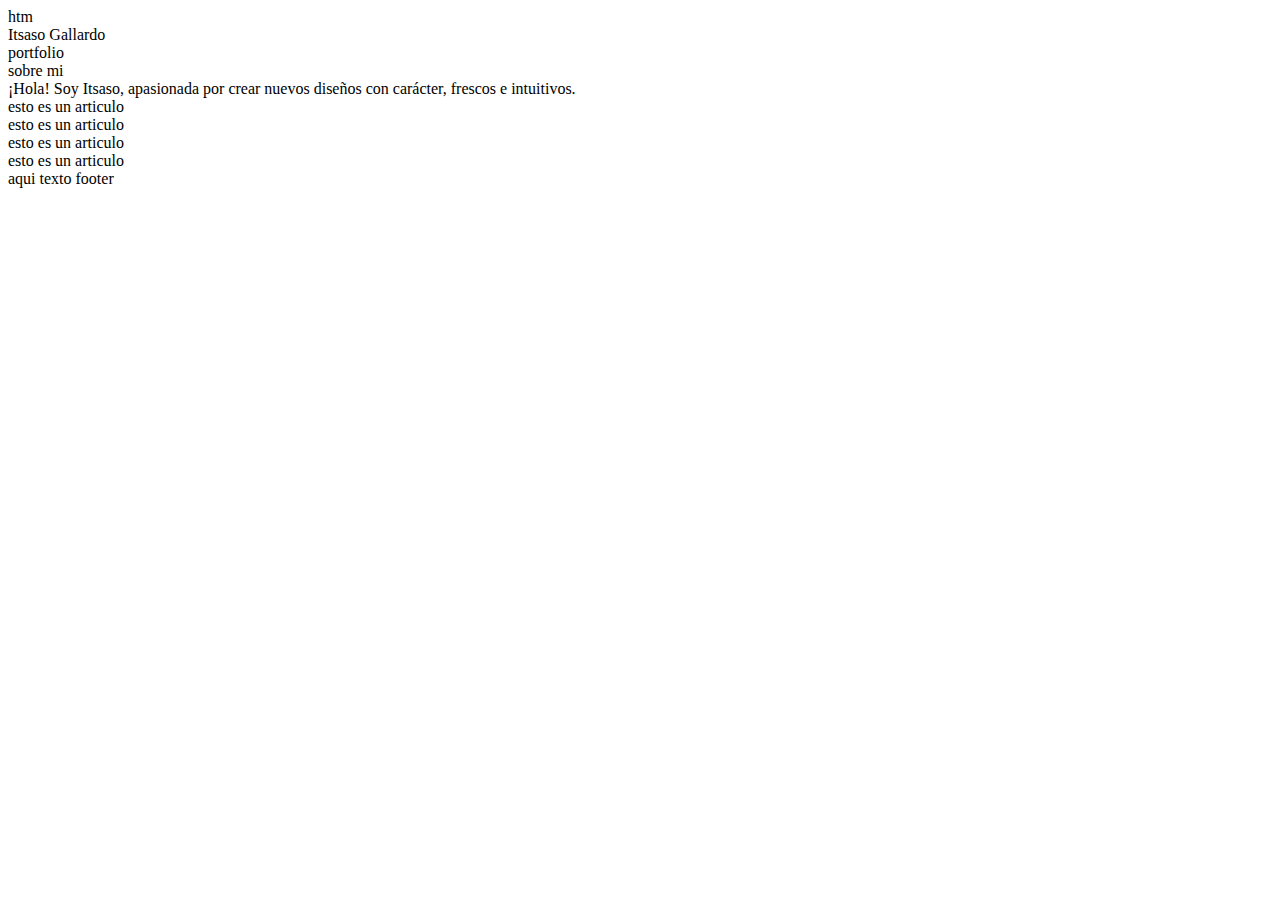
==== index.html @ b401e6f8 "index_2" ====
<!DOCTYPE html>
<html lang="en">
htm
<head>
	<meta charset="UTF-8">
	<meta name="viewport" content="width=device-width, initial-scale=1.0">
	<meta http-equiv="X-UA-Compatible" content="ie=edge">
	<title>Document</title>
	<link rel="stylesheet" href="css/reset.css" />
	<link rel="stylesheet" href="css/bootstrap.css" />
  	<link rel="stylesheet" href="css/styles.css" />
</head>

<body>
	<header>
		<div>
			<div>
				Itsaso Gallardo
			</div>
			<div>
				<li>
					portfolio
				</li>
				<li>	
					sobre mi
				</li>
			</div>
		</div>
		<div>
			<span>	
				¡Hola! Soy Itsaso, apasionada por crear nuevos diseños con carácter, frescos e intuitivos.
			</span>
		</div>

	</header>

	<main>
			<article>
					esto es un articulo
			</article>
			<article>
					esto es un articulo
			</article>
			<article>
					esto es un articulo
			</article>
			<article>
					esto es un articulo
			</article>
	</main>

	<footer>
		<div>
			aqui texto footer
		</div>
	</footer>
</body>

</html>
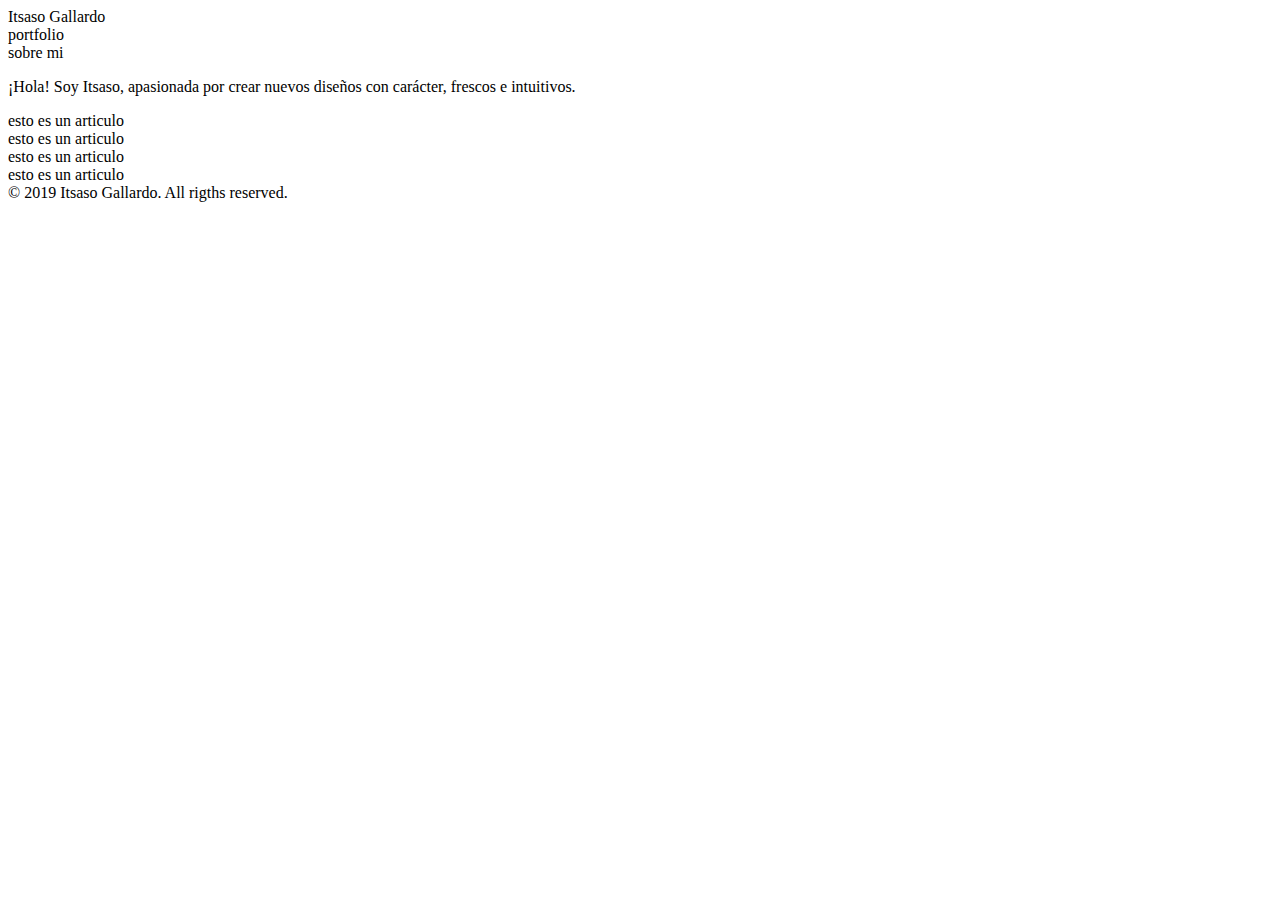
==== commit 47187971: "wip" ====
--- a/index.html
+++ b/index.html
@@ -1,14 +1,10 @@
 <!DOCTYPE html>
 <html lang="en">
-htm
 <head>
 	<meta charset="UTF-8">
 	<meta name="viewport" content="width=device-width, initial-scale=1.0">
 	<meta http-equiv="X-UA-Compatible" content="ie=edge">
-	<title>Document</title>
-	<link rel="stylesheet" href="css/reset.css" />
-	<link rel="stylesheet" href="css/bootstrap.css" />
-  	<link rel="stylesheet" href="css/styles.css" />
+	<title>Itsaso Gallardo</title>
 </head>
 
 <body>
@@ -26,15 +22,15 @@
 				</li>
 			</div>
 		</div>
-		<div>
-			<span>	
+		<div class="text-presentation"> 
+			<p>	
 				¡Hola! Soy Itsaso, apasionada por crear nuevos diseños con carácter, frescos e intuitivos.
-			</span>
+			</p>
 		</div>
 
 	</header>
 
-	<main>
+	<main id="card-article-container">
 			<article>
 					esto es un articulo
 			</article>
@@ -49,10 +45,8 @@
 			</article>
 	</main>
 
-	<footer>
-		<div>
-			aqui texto footer
-		</div>
+	<footer id="footer">
+		© 2019 Itsaso Gallardo. All rigths reserved.
 	</footer>
 </body>
 
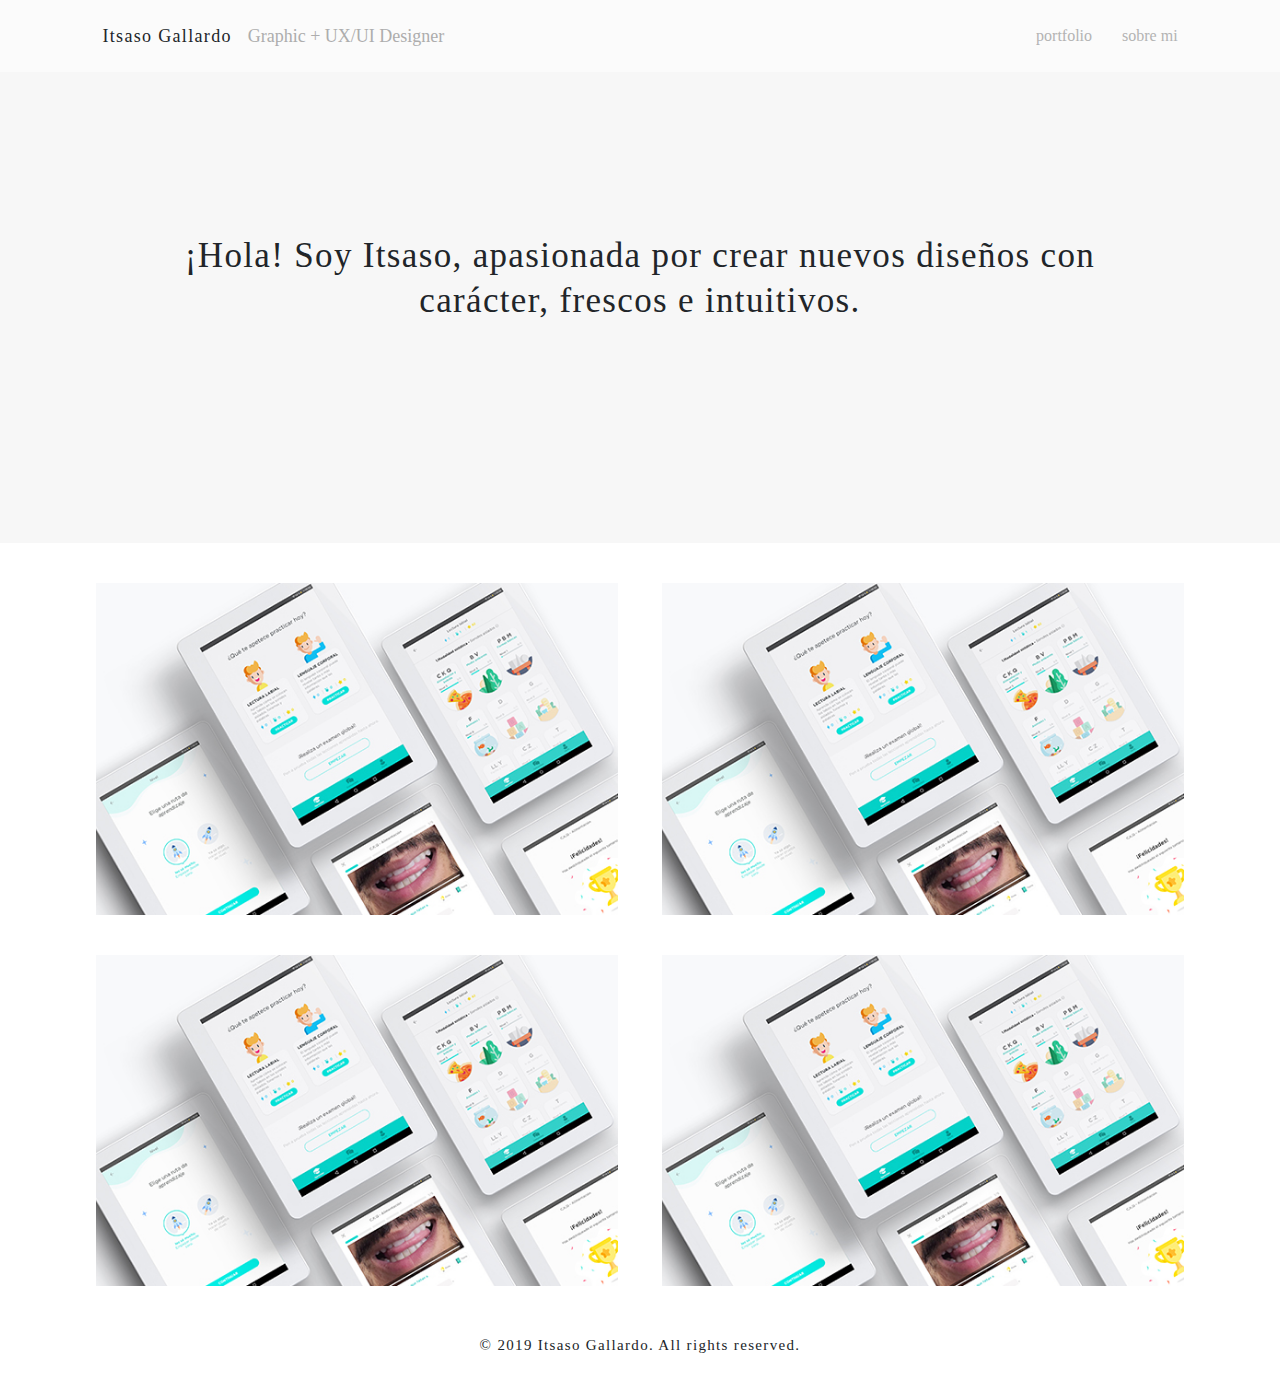
==== commit c4a328fc: "portfolio 23/04" ====
--- a/index.html
+++ b/index.html
@@ -5,49 +5,78 @@
 	<meta name="viewport" content="width=device-width, initial-scale=1.0">
 	<meta http-equiv="X-UA-Compatible" content="ie=edge">
 	<title>Itsaso Gallardo</title>
+	<link rel="stylesheet" href="css/reset.css" />
+	<link rel="stylesheet" href="https://stackpath.bootstrapcdn.com/bootstrap/4.3.1/css/bootstrap.min.css" integrity="sha384-ggOyR0iXCbMQv3Xipma34MD+dH/1fQ784/j6cY/iJTQUOhcWr7x9JvoRxT2MZw1T" crossorigin="anonymous">
+	<script src="https://stackpath.bootstrapcdn.com/bootstrap/4.3.1/js/bootstrap.min.js" integrity="sha384-JjSmVgyd0p3pXB1rRibZUAYoIIy6OrQ6VrjIEaFf/nJGzIxFDsf4x0xIM+B07jRM" crossorigin="anonymous"></script>
+	<script src="https://code.jquery.com/jquery-3.3.1.slim.min.js" integrity="sha384-q8i/X+965DzO0rT7abK41JStQIAqVgRVzpbzo5smXKp4YfRvH+8abtTE1Pi6jizo" crossorigin="anonymous"></script>
+	<script src="https://cdnjs.cloudflare.com/ajax/libs/popper.js/1.14.7/umd/popper.min.js" integrity="sha384-UO2eT0CpHqdSJQ6hJty5KVphtPhzWj9WO1clHTMGa3JDZwrnQq4sF86dIHNDz0W1" crossorigin="anonymous"></script>
+	<link rel="stylesheet" href="css/style.css" />
 </head>
 
 <body>
-	<header>
-		<div>
-			<div>
-				Itsaso Gallardo
-			</div>
-			<div>
-				<li>
-					portfolio
-				</li>
-				<li>	
-					sobre mi
-				</li>
-			</div>
-		</div>
-		<div class="text-presentation"> 
-			<p>	
+		<header>
+				<div id="logo">
+					 <span id="nombre"> 
+						 Itsaso Gallardo
+					</span>  
+					<span id="job"> 
+						 Graphic + UX/UI Designer
+					</span>
+				</div>
+					<nav>
+						<ul class="nav">
+							<li class="navigation"> 
+								<a href="https://www.behance.net/ItsasoGallardo">portfolio</a>
+							</li>
+							<li class="navigation">
+								<a href="https://www.behance.net/ItsasoGallardo">sobre mi</a>
+							</li>
+						</ul>
+					</nav>
+				
+			</header>
+	<section class="intro">  
+		<div class="text-presentation">
+			<p>
 				¡Hola! Soy Itsaso, apasionada por crear nuevos diseños con carácter, frescos e intuitivos.
 			</p>
 		</div>
+	</section>
 
-	</header>
 
-	<main id="card-article-container">
-			<article>
-					esto es un articulo
-			</article>
-			<article>
-					esto es un articulo
-			</article>
-			<article>
-					esto es un articulo
-			</article>
-			<article>
-					esto es un articulo
-			</article>
-	</main>
-
+	<div class="row">
+			<div class="column">
+			  <div class="content">
+						<div class="article-text">
+								<p> pepito moreno</p>
+								<p class="salto-de-texto">
+									graphic Designer
+								</p>	
+						</div>
+					<div class="hover-color"> </div>
+					<img src="img/clues_portada.jpg" alt="Mountains">
+				</div>
+			  <div class="content">
+					<img src="img/clues_portada.jpg" alt="Lights">
+			  </div>
+			</div>
+	</div>		
+	<div class="row">			
+			<div class="column">
+			  <div class="content">
+					<img src="img/clues_portada.jpg" alt="Nature" >
+				</div>
+			  <div class="content">
+					<img src="img/clues_portada.jpg" alt="Mountains">
+			  </div>
+			</div>
+	</div>
+	<br>
+	<br>
 	<footer id="footer">
-		© 2019 Itsaso Gallardo. All rigths reserved.
+			© 2019 Itsaso Gallardo. All rights reserved.
 	</footer>
+	<br>
 </body>
 
 </html>--- a/css/style.css
+++ b/css/style.css
@@ -0,0 +1,217 @@
+*{
+	margin: 0px;
+	padding: 0px;
+}
+body{
+	font-family: roboto;
+}
+
+header {
+	height: 72px;
+	width: 100%;
+	padding: 0 8%;
+	background-color: #fbfbfb;
+	display: flex;
+	justify-content:space-between;
+	align-items: center;
+	position: fixed;
+	top: 0;
+}
+
+#nombre {
+	font-family: "Montserrat";
+	font-size: 18px;
+	letter-spacing: 1pt;
+    font-weight: normal;
+	line-height: 20px;
+}
+#job {
+	font-family: "Montserrat";
+	font-size: 18px;
+	letter-spacing: 0,8pt;
+	font-weight: lighter;
+	color: rgb(173, 173, 173);
+	margin-left: 10px;
+}
+
+.nav{
+	display: flex;
+	list-style: none;
+	justify-content: space-between;
+	font-family: "Montserrat";
+}
+.navigation {
+	color: blueviolet;
+	font-family: "Montserrat";
+	font-weight: normal;
+	font-size: 16px;
+	letter-spacing: normal;
+	margin-left: 30px;
+}
+a{
+	color:rgb(179, 179, 179);
+	
+}
+a:hover {
+	text-decoration: none; 
+	font-family: "Montserrat";
+	font-weight: normal;
+	font-size: 16px;
+	letter-spacing: normal;
+	color:rgb(63, 63, 63);
+	}
+	
+.intro {
+	padding-left: 8%;
+	padding-right:8%;
+	padding-top:10%;
+	padding-bottom:9%;
+	background: #f7f7f7;
+}
+
+.text-presentation {
+	height: 300px;
+	width: 100%;
+	font-family: "Montserrat";
+	font-weight: lighter;
+	font-size: 35px;
+	text-align: center;
+	letter-spacing: 1pt;
+	line-height: 45px;
+	padding-top: 105px;
+	padding-left: 70px;
+	padding-right: 70px;
+}
+
+
+
+.main {
+	max-width: 1000px;
+	margin: auto;
+  }
+  
+
+.row {
+	width: 100%;
+	height: 100%;
+	margin: 0px 0px;
+	padding-top:40px;
+	justify-content:center;
+  }
+  
+  /* Add padding BETWEEN each column (if you want) */
+
+.column {
+	width: 85%;
+	/* height: 360px; */
+	display: flex;
+	justify-content: space-between;	
+	/* flex-wrap: wrap; */
+	/* align-content:flex-start; */
+	align-items:center;	
+	padding: 0px;
+  }
+ 
+.row:after {
+	content: "";
+	display: table;
+	clear: both;
+  }
+  
+  /* Content */
+.content {
+	display: flex;
+	width: 48%;
+	/* height: 100%; */
+	position:relative;
+	align-items:center;
+  }
+	
+	.content:hover > .article-text{
+		width: 100%;
+		height: 100%;
+		display: flex;
+		align-items: center;
+		justify-content: center;
+		position: absolute;
+		color:rgb(2, 2, 2);
+		font-size: 22px;
+		text-align: center;
+		z-index: 20;	
+		flex-direction: column;
+	}
+
+	.content:hover > .hover-color{
+		display: block;
+		width: 100%;
+		height: 100%;
+		position: absolute;
+		background-color:rgb(0, 255, 149);
+		opacity: 0.5;
+		cursor: grab;
+	}
+
+
+
+	
+
+	.hover-color{
+	display:none;
+	}
+
+	.article-text{
+		display:none;
+		}
+
+	.content img {
+		width:100%;
+	}
+
+	.salto-de-texto{
+		/* margin-top: 50px; */
+	}
+	#card-article-container{
+		background-color:rgb(225, 188, 65);
+		display: flex;
+		flex-direction: row;
+		justify-content: space-evenly;
+		
+	}
+	.card-article { 
+		width: 567px;
+		height: 360px;
+		border-radius: 3px;
+		transition: all 0.17s;
+		background-color: blue;
+		margin-left: 20px;
+		margin-right: 20px;
+	}
+	
+	.card-article:hover { 
+		transition: all 0.17s;
+		background-color: rgb(0, 190, 117);
+		cursor: grab;
+	}
+
+  /* Responsive layout - makes a two column-layout instead of four columns */
+  @media screen and (max-width: 900px) {
+	.column {
+	  width: 50%;
+	}
+  }
+  
+  /* Responsive layout - makes the two columns stack on top of each other instead of next to each other */
+  @media screen and (max-width: 600px) {
+	.column {
+	  width: 100%;
+	}
+  }
+
+	
+#footer { 
+	font-family: Helvetica Neue;
+	font-weight: 70;
+	font-size: 15px;
+	text-align: center;
+	letter-spacing: 1pt;
+}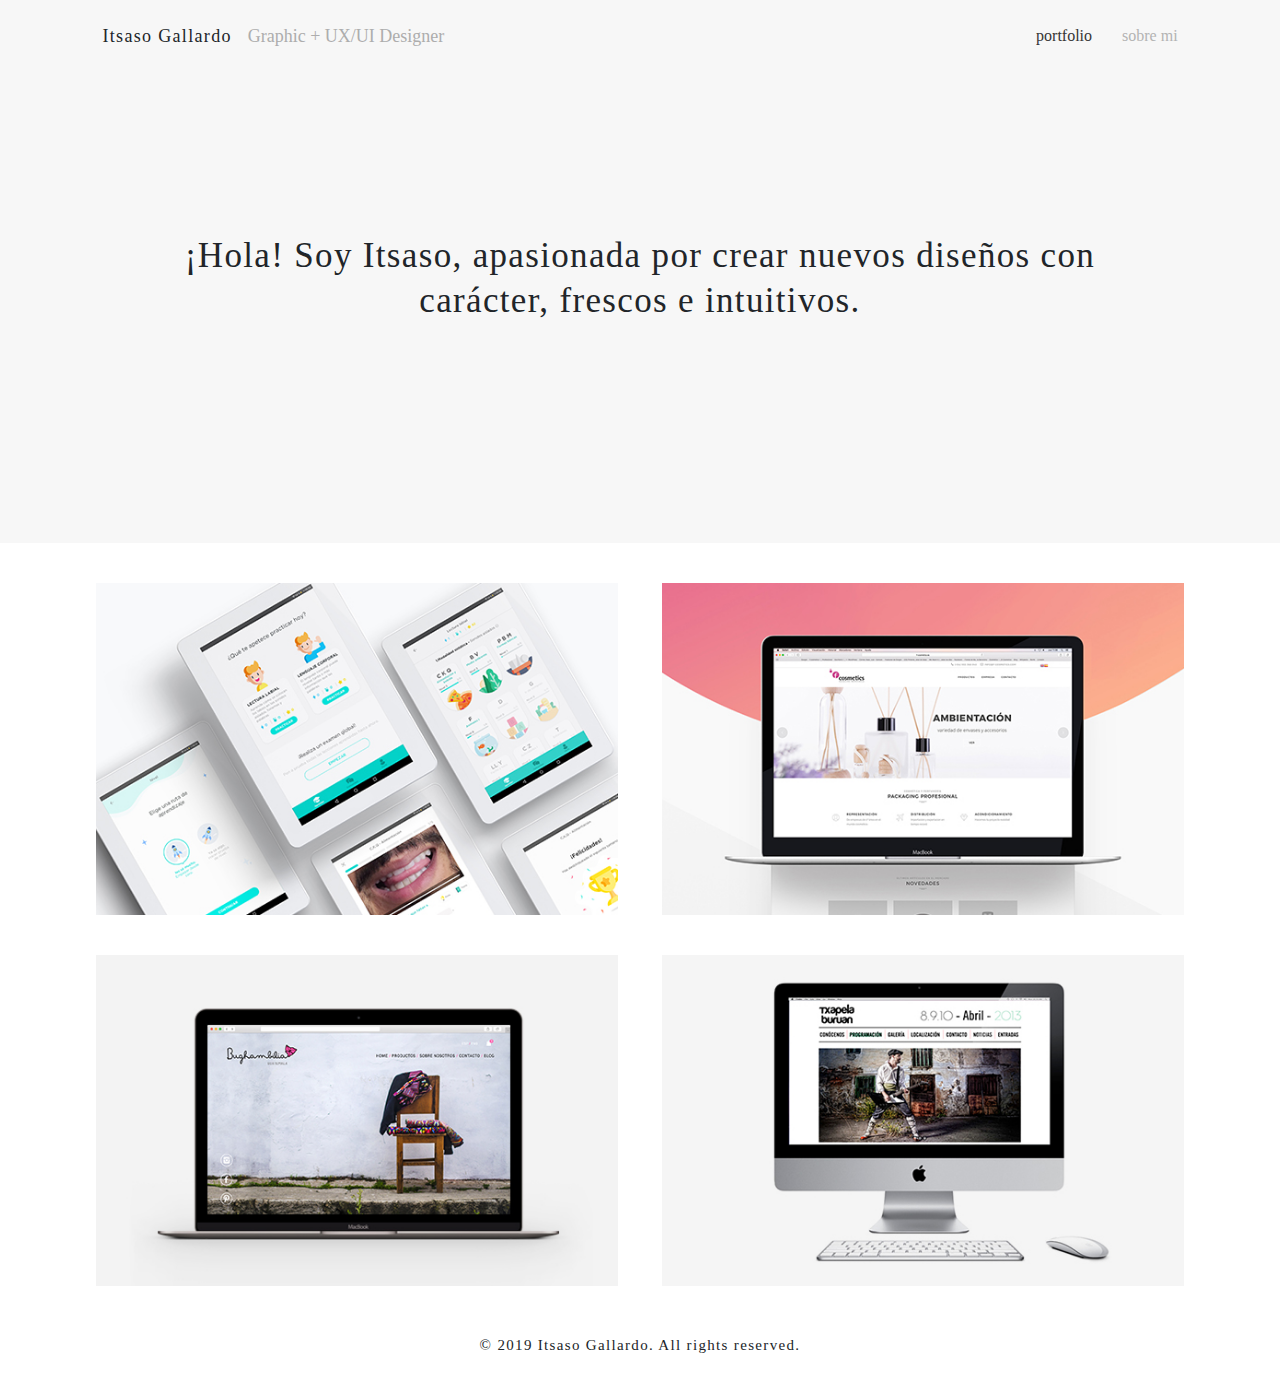
==== commit f3a6d476: "portfolio_27/04" ====
--- a/index.html
+++ b/index.html
@@ -26,14 +26,13 @@
 					<nav>
 						<ul class="nav">
 							<li class="navigation"> 
-								<a href="https://www.behance.net/ItsasoGallardo">portfolio</a>
+								<a id = "active" href="https://www.behance.net/ItsasoGallardo">portfolio</a>
 							</li>
 							<li class="navigation">
-								<a href="https://www.behance.net/ItsasoGallardo">sobre mi</a>
+								<a href="file:///Users/itsasogallardo/Desktop/Mi_portfolio/sobre_mi.html">sobre mi</a>
 							</li>
 						</ul>
 					</nav>
-				
 			</header>
 	<section class="intro">  
 		<div class="text-presentation">
@@ -46,28 +45,49 @@
 
 	<div class="row">
 			<div class="column">
-			  <div class="content">
+					<a class="content" href="file:///Users/itsasogallardo/Desktop/Mi_portfolio/clues.html">
 						<div class="article-text">
-								<p> pepito moreno</p>
+								<p> CLUES</p>
 								<p class="salto-de-texto">
-									graphic Designer
-								</p>	
+								<p class="article-text-sub"> UX/UI design</p>	
 						</div>
-					<div class="hover-color"> </div>
-					<img src="img/clues_portada.jpg" alt="Mountains">
-				</div>
-			  <div class="content">
-					<img src="img/clues_portada.jpg" alt="Lights">
-			  </div>
+						<div id="hover-color-clues"> </div>
+						<img src="img/clues_portada.jpg" alt="Clues">
+					</a>
+					<a class="content" href="file:///Users/itsasogallardo/Desktop/Mi_portfolio/f-cosmetics.html">
+					<div class="article-text">
+							<p> F.COSMETICS</p>
+							<p class="salto-de-texto">
+								web design
+							</p>	
+					</div>
+					<div id="hover-color-f-cosmetics"> </div>
+					<img src="img/fcosmetics_web_portada.jpg" alt="Lights">
+				</a>
 			</div>
 	</div>		
 	<div class="row">			
 			<div class="column">
 			  <div class="content">
-					<img src="img/clues_portada.jpg" alt="Nature" >
+					<div class="article-text">
+							<p> pepito moreno</p>
+							<p class="salto-de-texto">
+								graphic Designer
+							</p>	
+					</div>
+					
+				<div class="hover-color"> </div>
+					<img src="img/bughambilia_web_portada.jpg" alt="Nature" >
 				</div>
 			  <div class="content">
-					<img src="img/clues_portada.jpg" alt="Mountains">
+					<div class="article-text">
+							<p> pepito moreno</p>
+							<p class="salto-de-texto">
+								graphic Designer
+							</p>	
+					</div>
+				<div class="hover-color"> </div>
+					<img src="img/txapelaburuan_portada.jpg" alt="Mountains">
 			  </div>
 			</div>
 	</div>
--- a/css/style.css
+++ b/css/style.css
@@ -10,13 +10,27 @@
 	height: 72px;
 	width: 100%;
 	padding: 0 8%;
-	background-color: #fbfbfb;
+	background-color: #f7f7f7;
 	display: flex;
 	justify-content:space-between;
 	align-items: center;
 	position: fixed;
 	top: 0;
-}
+	z-index: 21;
+}
+a{
+	color:rgb(179, 179, 179);
+	
+}
+a:hover {
+	text-decoration: none; 
+	font-family: "Montserrat";
+	font-weight: normal;
+	font-size: 16px;
+	letter-spacing: normal;
+	color:rgb(51, 177, 194);
+	text-decoration: underline;
+	}
 
 #nombre {
 	font-family: "Montserrat";
@@ -40,26 +54,18 @@
 	justify-content: space-between;
 	font-family: "Montserrat";
 }
-.navigation {
-	color: blueviolet;
+.navigation a{
 	font-family: "Montserrat";
 	font-weight: normal;
 	font-size: 16px;
 	letter-spacing: normal;
 	margin-left: 30px;
-}
-a{
-	color:rgb(179, 179, 179);
-	
-}
-a:hover {
-	text-decoration: none; 
-	font-family: "Montserrat";
-	font-weight: normal;
-	font-size: 16px;
-	letter-spacing: normal;
-	color:rgb(63, 63, 63);
-	}
+
+}
+#active{
+	color: rgb(53, 53, 53);
+	
+}
 	
 .intro {
 	padding-left: 8%;
@@ -127,37 +133,68 @@
 	align-items:center;
   }
 	
-	.content:hover > .article-text{
+	.content:hover .article-text{
 		width: 100%;
 		height: 100%;
 		display: flex;
 		align-items: center;
 		justify-content: center;
 		position: absolute;
-		color:rgb(2, 2, 2);
-		font-size: 22px;
 		text-align: center;
 		z-index: 20;	
 		flex-direction: column;
-	}
-
-	.content:hover > .hover-color{
+		font-family: "MONTSERRAT";
+		color:rgb(255, 255, 255);
+		font-size: 22px;
+		letter-spacing: 4px;
+	}
+
+	.content:hover .article-text-sub {
+		display: flex;
+		z-index: 20;	
+		flex-direction: column;
+		align-items: center;
+		justify-content: center;
+		position: absolute;
+		font-family: "MONTSERRAT";
+		font-weight: lighter;
+		color:rgb(255, 255, 255); 
+		font-size: 20px;
+		text-align: center;
+		margin-top: 26px;
+	
+	}
+
+	.content:hover > #hover-color-clues{
 		display: block;
 		width: 100%;
 		height: 100%;
 		position: absolute;
-		background-color:rgb(0, 255, 149);
-		opacity: 0.5;
+		background-color:rgb(111, 218, 203);
+		opacity: 0.8;
 		cursor: grab;
 	}
 
-
-
-	
-
-	.hover-color{
+	#hover-color-clues{
 	display:none;
 	}
+
+	.content:hover > #hover-color-f-cosmetics{
+		display: block;
+		width: 100%;
+		height: 100%;
+		position: absolute;
+		background-color:rgb(252, 143, 157);
+		opacity: 0.7;
+		cursor: grab;
+	}
+	#hover-color-f-cosmetics{
+		display:none;
+		}
+
+	#hover-color-clues{
+			display:none;
+			}
 
 	.article-text{
 		display:none;
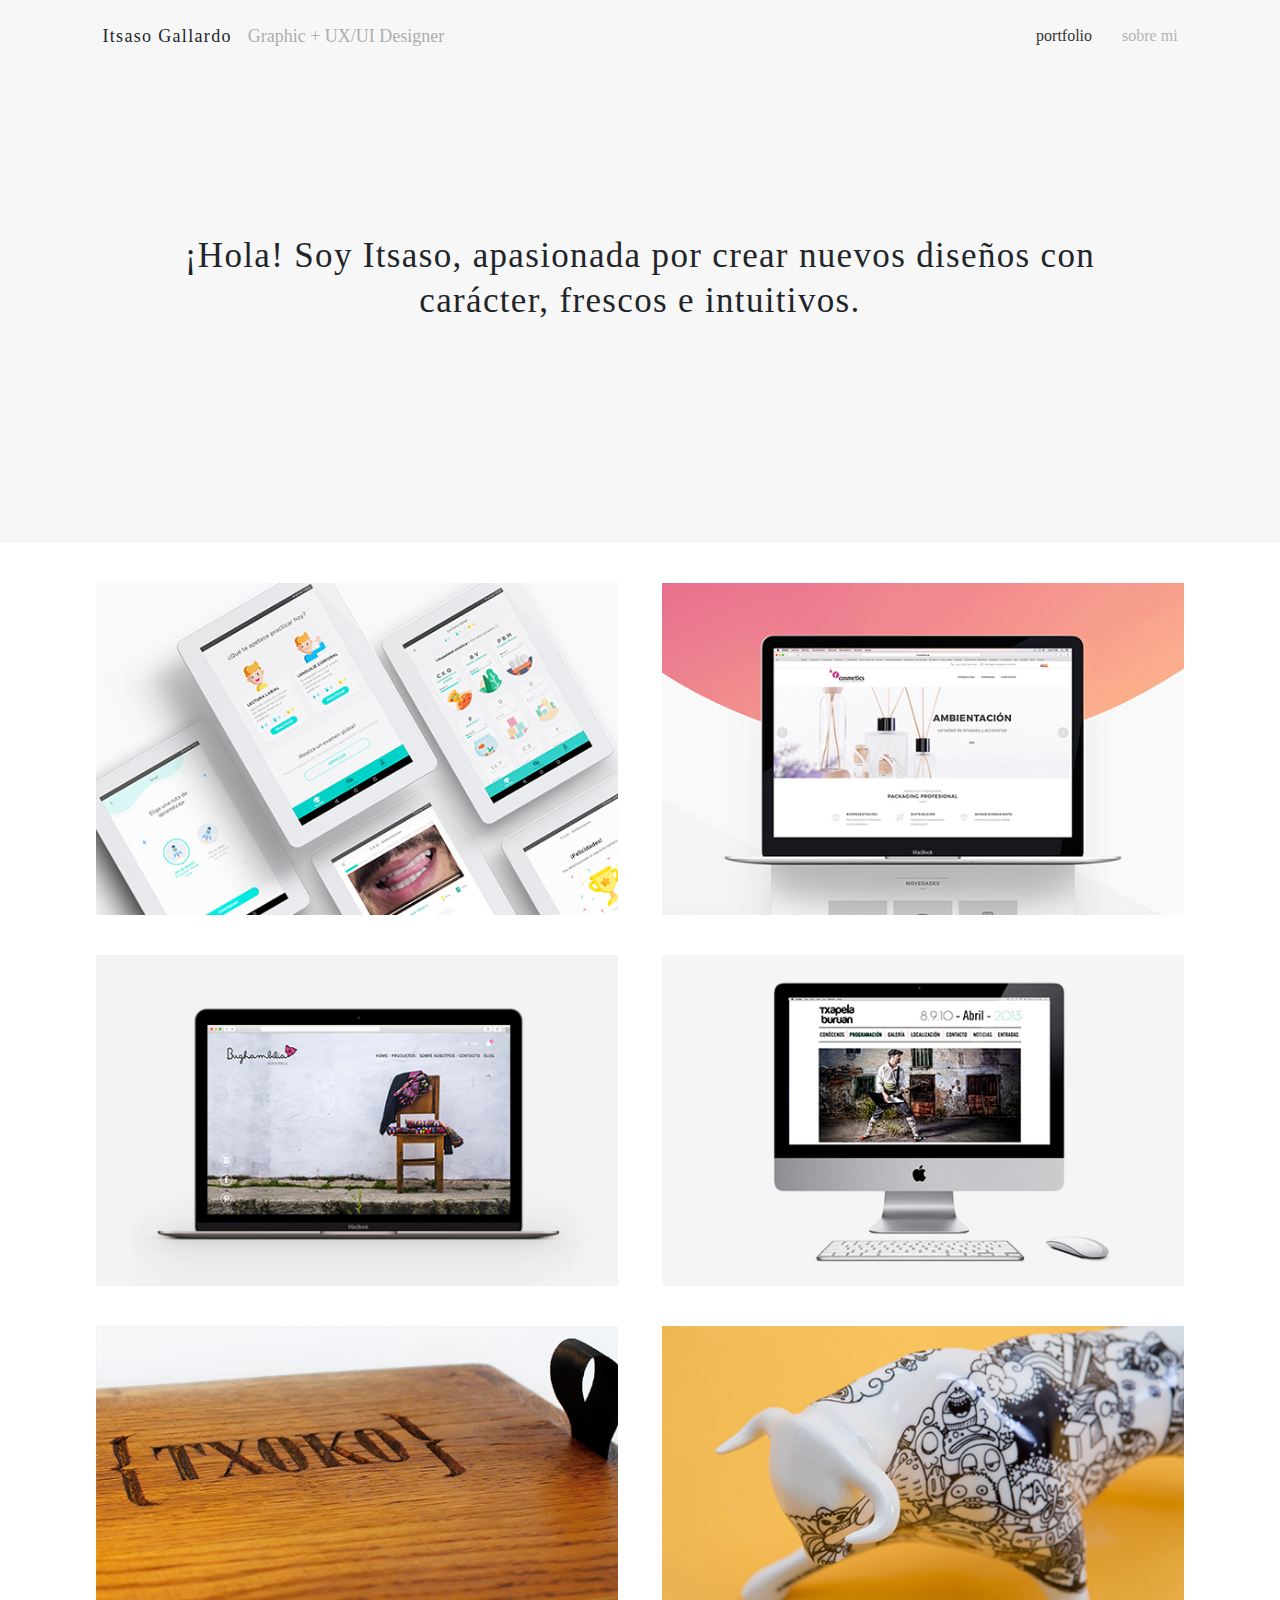
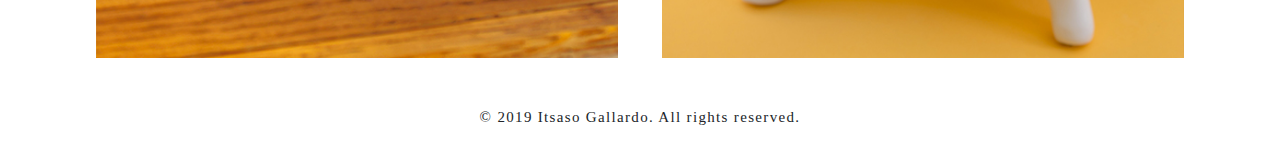
==== commit c7039605: "portfolio 2/4" ====
--- a/index.html
+++ b/index.html
@@ -48,7 +48,7 @@
 					<a class="content" href="file:///Users/itsasogallardo/Desktop/Mi_portfolio/clues.html">
 						<div class="article-text">
 								<p> CLUES</p>
-								<p class="salto-de-texto">
+								<p class="salto-de-texto"></p>
 								<p class="article-text-sub"> UX/UI design</p>	
 						</div>
 						<div id="hover-color-clues"> </div>
@@ -57,40 +57,58 @@
 					<a class="content" href="file:///Users/itsasogallardo/Desktop/Mi_portfolio/f-cosmetics.html">
 					<div class="article-text">
 							<p> F.COSMETICS</p>
-							<p class="salto-de-texto">
-								web design
-							</p>	
+							<p class="salto-de-texto"></p>	
+							<p class="article-text-sub">web design</p>
 					</div>
 					<div id="hover-color-f-cosmetics"> </div>
 					<img src="img/fcosmetics_web_portada.jpg" alt="Lights">
 				</a>
 			</div>
+	</div>
+	<div class="row">
+			<div class="column">
+					<a class="content" href="file:///Users/itsasogallardo/Desktop/Mi_portfolio/clues.html">
+						<div class="article-text">
+								<p> BUGHAMBILIA</p>
+								<p class="salto-de-texto"></p>
+								<p class="article-text-sub"> UX/UI design</p>	
+						</div>
+						<div id="hover-color-bughambilia"> </div>
+						<img src="img/bughambilia_web_portada.jpg" alt="Bughambilia">
+					</a>
+					<a class="content" href="file:///Users/itsasogallardo/Desktop/Mi_portfolio/f-cosmetics.html">
+					<div class="article-text">
+							<p> TXAPELA BURUAN</p>
+							<p class="salto-de-texto"></p>	
+							<p class="article-text-sub">web design</p>
+					</div>
+					<div id="hover-color-txapelaburuan"> </div>
+					<img src="img/txapelaburuan_portada.jpg" alt="Txapela buruan">
+				</a>
+			</div>
 	</div>		
-	<div class="row">			
+	<div class="row">
 			<div class="column">
-			  <div class="content">
+					<a class="content" href="file:///Users/itsasogallardo/Desktop/Mi_portfolio/clues.html">
+						<div class="article-text">
+								<p> TXOKO</p>
+								<p class="salto-de-texto"></p>
+								<p class="article-text-sub">diseño gráfico · fotografía</p>	
+						</div>
+						<div id="hover-color-txoko"> </div>
+						<img src="img/txoko2_portada.jpg" alt="TXOKO">
+					</a>
+					<a class="content" href="file:///Users/itsasogallardo/Desktop/Mi_portfolio/f-cosmetics.html">
 					<div class="article-text">
-							<p> pepito moreno</p>
-							<p class="salto-de-texto">
-								graphic Designer
-							</p>	
+							<p> HOLLYBULL</p>
+							<p class="salto-de-texto"></p>	
+							<p class="article-text-sub">ilustración</p>
 					</div>
-					
-				<div class="hover-color"> </div>
-					<img src="img/bughambilia_web_portada.jpg" alt="Nature" >
-				</div>
-			  <div class="content">
-					<div class="article-text">
-							<p> pepito moreno</p>
-							<p class="salto-de-texto">
-								graphic Designer
-							</p>	
-					</div>
-				<div class="hover-color"> </div>
-					<img src="img/txapelaburuan_portada.jpg" alt="Mountains">
-			  </div>
+					<div id="hover-color-hollybull"> </div>
+					<img src="img/hollybull_portada.jpg" alt="hollybull">
+				</a>
 			</div>
-	</div>
+	</div>		
 	<br>
 	<br>
 	<footer id="footer">
--- a/css/style.css
+++ b/css/style.css
@@ -26,9 +26,9 @@
 	text-decoration: none; 
 	font-family: "Montserrat";
 	font-weight: normal;
-	font-size: 16px;
+	font-size: 20px;
 	letter-spacing: normal;
-	color:rgb(51, 177, 194);
+	color:rgb(153, 153, 153);
 	text-decoration: underline;
 	}
 
@@ -89,7 +89,10 @@
 	padding-right: 70px;
 }
 
-
+#tittle {
+	color:royalblue;
+	font-size: 30px;
+}
 
 .main {
 	max-width: 1000px;
@@ -145,7 +148,7 @@
 		flex-direction: column;
 		font-family: "MONTSERRAT";
 		color:rgb(255, 255, 255);
-		font-size: 22px;
+		font-size: 28px;
 		letter-spacing: 4px;
 	}
 
@@ -170,7 +173,7 @@
 		width: 100%;
 		height: 100%;
 		position: absolute;
-		background-color:rgb(111, 218, 203);
+		background-color:rgb(16, 214, 188);
 		opacity: 0.8;
 		cursor: grab;
 	}
@@ -184,17 +187,65 @@
 		width: 100%;
 		height: 100%;
 		position: absolute;
-		background-color:rgb(252, 143, 157);
+		background-color:rgb(248, 128, 144);
 		opacity: 0.7;
 		cursor: grab;
 	}
 	#hover-color-f-cosmetics{
 		display:none;
 		}
-
-	#hover-color-clues{
+	
+	.content:hover > #hover-color-bughambilia{
+			display: block;
+			width: 100%;
+			height: 100%;
+			position: absolute;
+			background-color:rgb(240, 118, 169);
+			opacity: 0.7;
+			cursor: grab;
+		}
+	#hover-color-bughambilia{
 			display:none;
 			}
+	
+	.content:hover > #hover-color-txapelaburuan{
+				display: block;
+				width: 100%;
+				height: 100%;
+				position: absolute;
+				background-color:rgb(88, 125, 245);
+				opacity: 0.7;
+				cursor: grab;
+			}
+	#hover-color-txapelaburuan{
+				display:none;
+				}
+
+	.content:hover > #hover-color-txoko{
+		display: block;
+		width: 100%;
+		height: 100%;
+		position: absolute;
+		background-color:rgb(226, 156, 110);
+		opacity: 0.7;
+		cursor: grab;
+				}
+	#hover-color-txoko{
+					display:none;
+					}
+
+.content:hover > #hover-color-hollybull{
+						display: block;
+						width: 100%;
+						height: 100%;
+						position: absolute;
+						background-color:rgb(233, 194, 66);
+						opacity: 0.7;
+						cursor: grab;
+								}
+	#hover-color-hollybull{
+		display:none;
+									}
 
 	.article-text{
 		display:none;
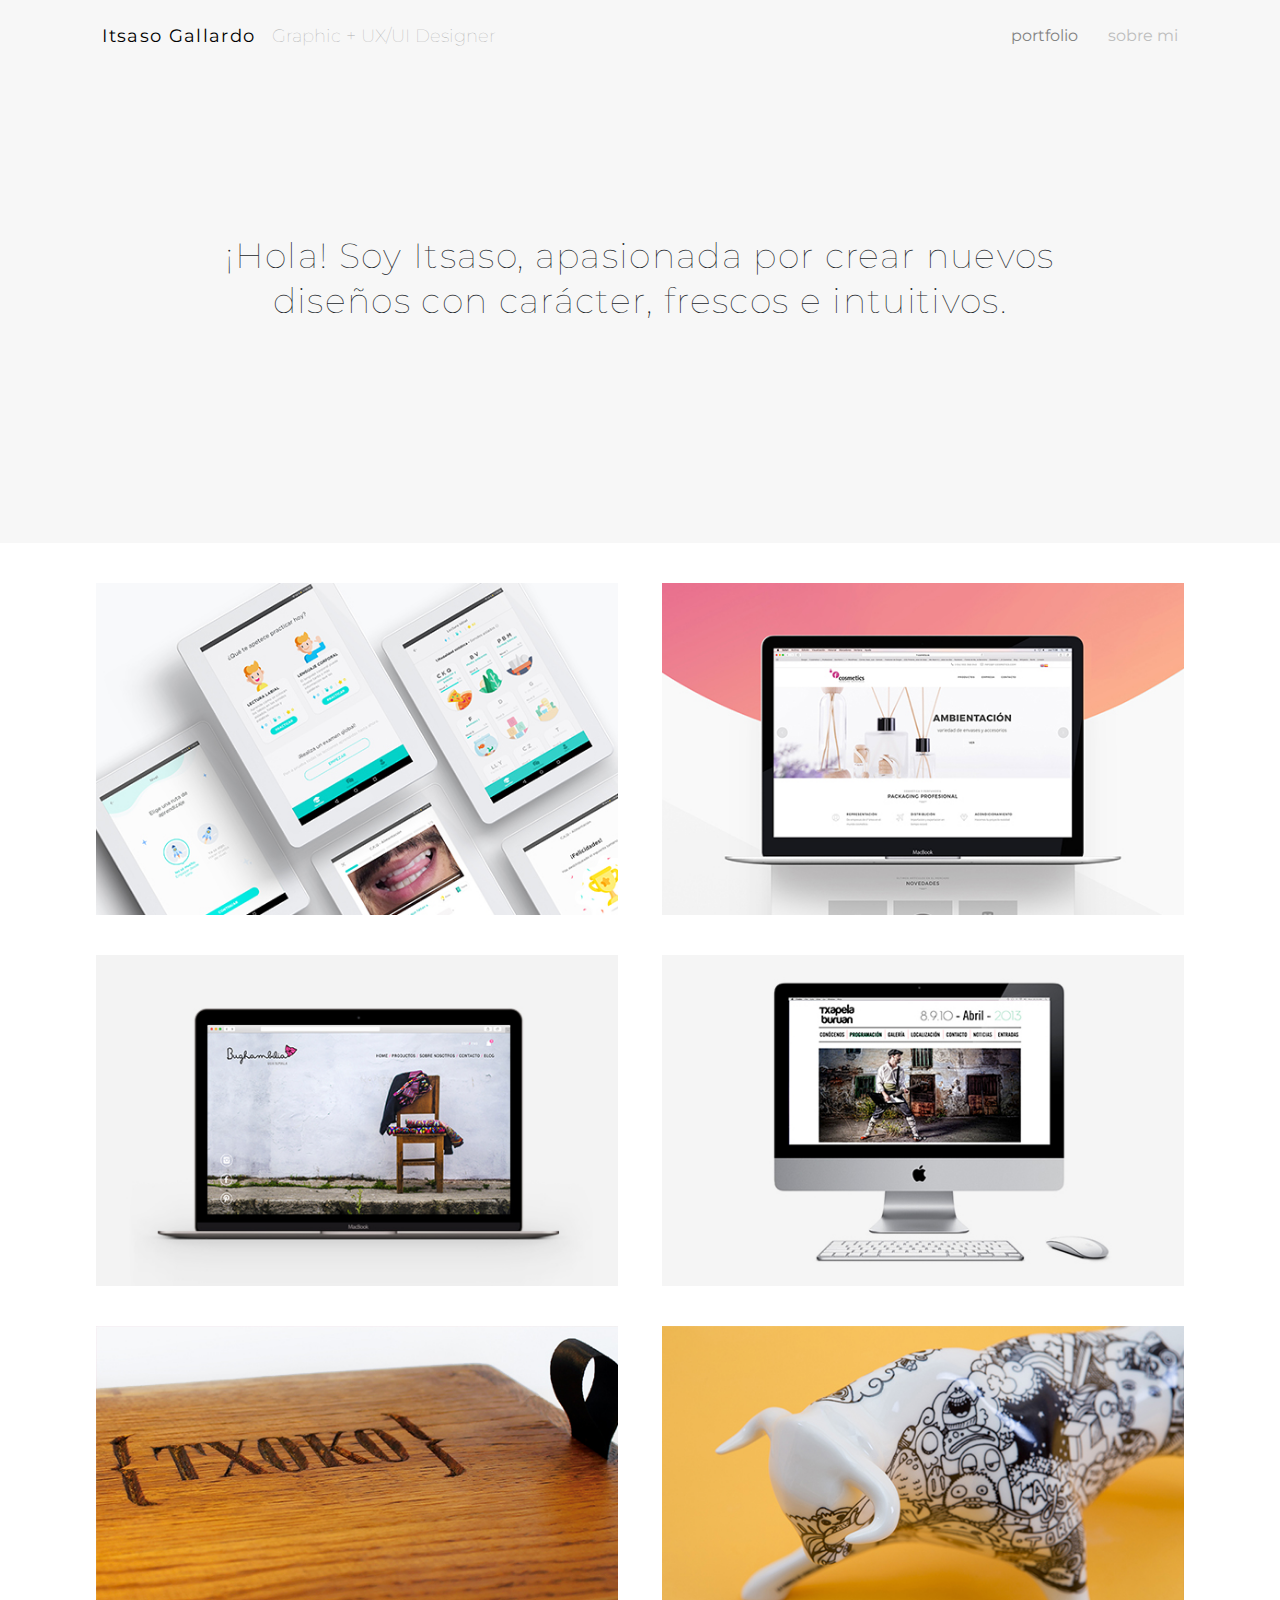
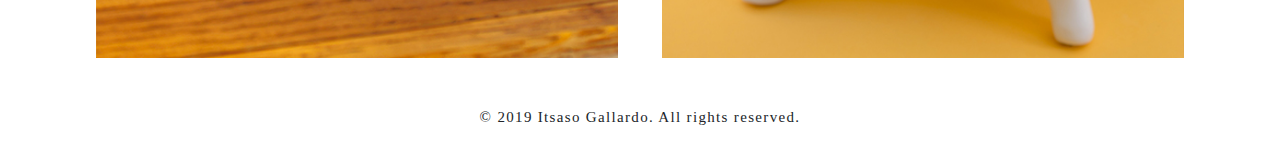
==== commit e4c007b5: "portfolio 4/4" ====
--- a/index.html
+++ b/index.html
@@ -14,36 +14,38 @@
 </head>
 
 <body>
-		<header>
-				<div id="logo">
-					 <span id="nombre"> 
-						 Itsaso Gallardo
-					</span>  
-					<span id="job"> 
-						 Graphic + UX/UI Designer
-					</span>
-				</div>
-					<nav>
-						<ul class="nav">
-							<li class="navigation"> 
-								<a id = "active" href="https://www.behance.net/ItsasoGallardo">portfolio</a>
-							</li>
-							<li class="navigation">
-								<a href="file:///Users/itsasogallardo/Desktop/Mi_portfolio/sobre_mi.html">sobre mi</a>
-							</li>
-						</ul>
-					</nav>
-			</header>
+	<header>
+		<a id="logo" href="index.html">
+			<div>
+				<span id="nombre"> 
+					Itsaso Gallardo
+				</span>  
+				<span id="job"> 
+					Graphic + UX/UI Designer
+				</span>
+			</div>
+		</a>
+		<nav>
+			<ul class="nav">
+				<li class="navigation"> 
+					<a id="active" href="index.html#toprow">portfolio</a>
+				</li>
+				<li class="navigation">
+					<a href="file:///Users/itsasogallardo/Desktop/Mi_portfolio/sobre_mi.html">sobre mi</a>
+				</li>
+			</ul>
+		</nav>
+	</header>
 	<section class="intro">  
 		<div class="text-presentation">
 			<p>
 				¡Hola! Soy Itsaso, apasionada por crear nuevos diseños con carácter, frescos e intuitivos.
 			</p>
 		</div>
+		<div id="toprow"></div>
 	</section>
 
-
-	<div class="row">
+	<div class="row" id="row">
 			<div class="column">
 					<a class="content" href="file:///Users/itsasogallardo/Desktop/Mi_portfolio/clues.html">
 						<div class="article-text">
--- a/css/style.css
+++ b/css/style.css
@@ -1,6 +1,11 @@
+@import url('https://fonts.googleapis.com/css?family=Montserrat:100,300,400|Roboto:300');
+
 *{
 	margin: 0px;
 	padding: 0px;
+}
+html{
+	scroll-behavior: smooth;
 }
 body{
 	font-family: roboto;
@@ -19,24 +24,27 @@
 	z-index: 21;
 }
 a{
-	color:rgb(179, 179, 179);
-	
+	color:rgb(190, 190, 190);	
 }
 a:hover {
 	text-decoration: none; 
 	font-family: "Montserrat";
 	font-weight: normal;
-	font-size: 20px;
+	/* font-size: 20px; */
 	letter-spacing: normal;
 	color:rgb(153, 153, 153);
-	text-decoration: underline;
+	}
+
+	#logo div span {
+		text-decoration: none;
 	}
 
 #nombre {
 	font-family: "Montserrat";
 	font-size: 18px;
 	letter-spacing: 1pt;
-    font-weight: normal;
+	font-weight: normal;
+	color: black;
 	line-height: 20px;
 }
 #job {
@@ -60,26 +68,32 @@
 	font-size: 16px;
 	letter-spacing: normal;
 	margin-left: 30px;
-
-}
+}
+.navigation a:hover {
+	text-decoration: underline;
+}
+
 #active{
-	color: rgb(53, 53, 53);
-	
-}
-	
+	color: rgb(131, 131, 131);
+	
+}
+	
+
+
 .intro {
 	padding-left: 8%;
 	padding-right:8%;
 	padding-top:10%;
 	padding-bottom:9%;
 	background: #f7f7f7;
+	position: relative;
 }
 
 .text-presentation {
 	height: 300px;
 	width: 100%;
 	font-family: "Montserrat";
-	font-weight: lighter;
+	font-weight: 100;
 	font-size: 35px;
 	text-align: center;
 	letter-spacing: 1pt;
@@ -99,12 +113,18 @@
 	margin: auto;
   }
   
-
+#toprow{
+	/* width: 100%;
+	height: 1px; */
+	background-color: red;
+	position: absolute;
+	bottom: 71px;
+}
 .row {
 	width: 100%;
 	height: 100%;
 	margin: 0px 0px;
-	padding-top:40px;
+	padding-top: 40px;
 	justify-content:center;
   }
   
